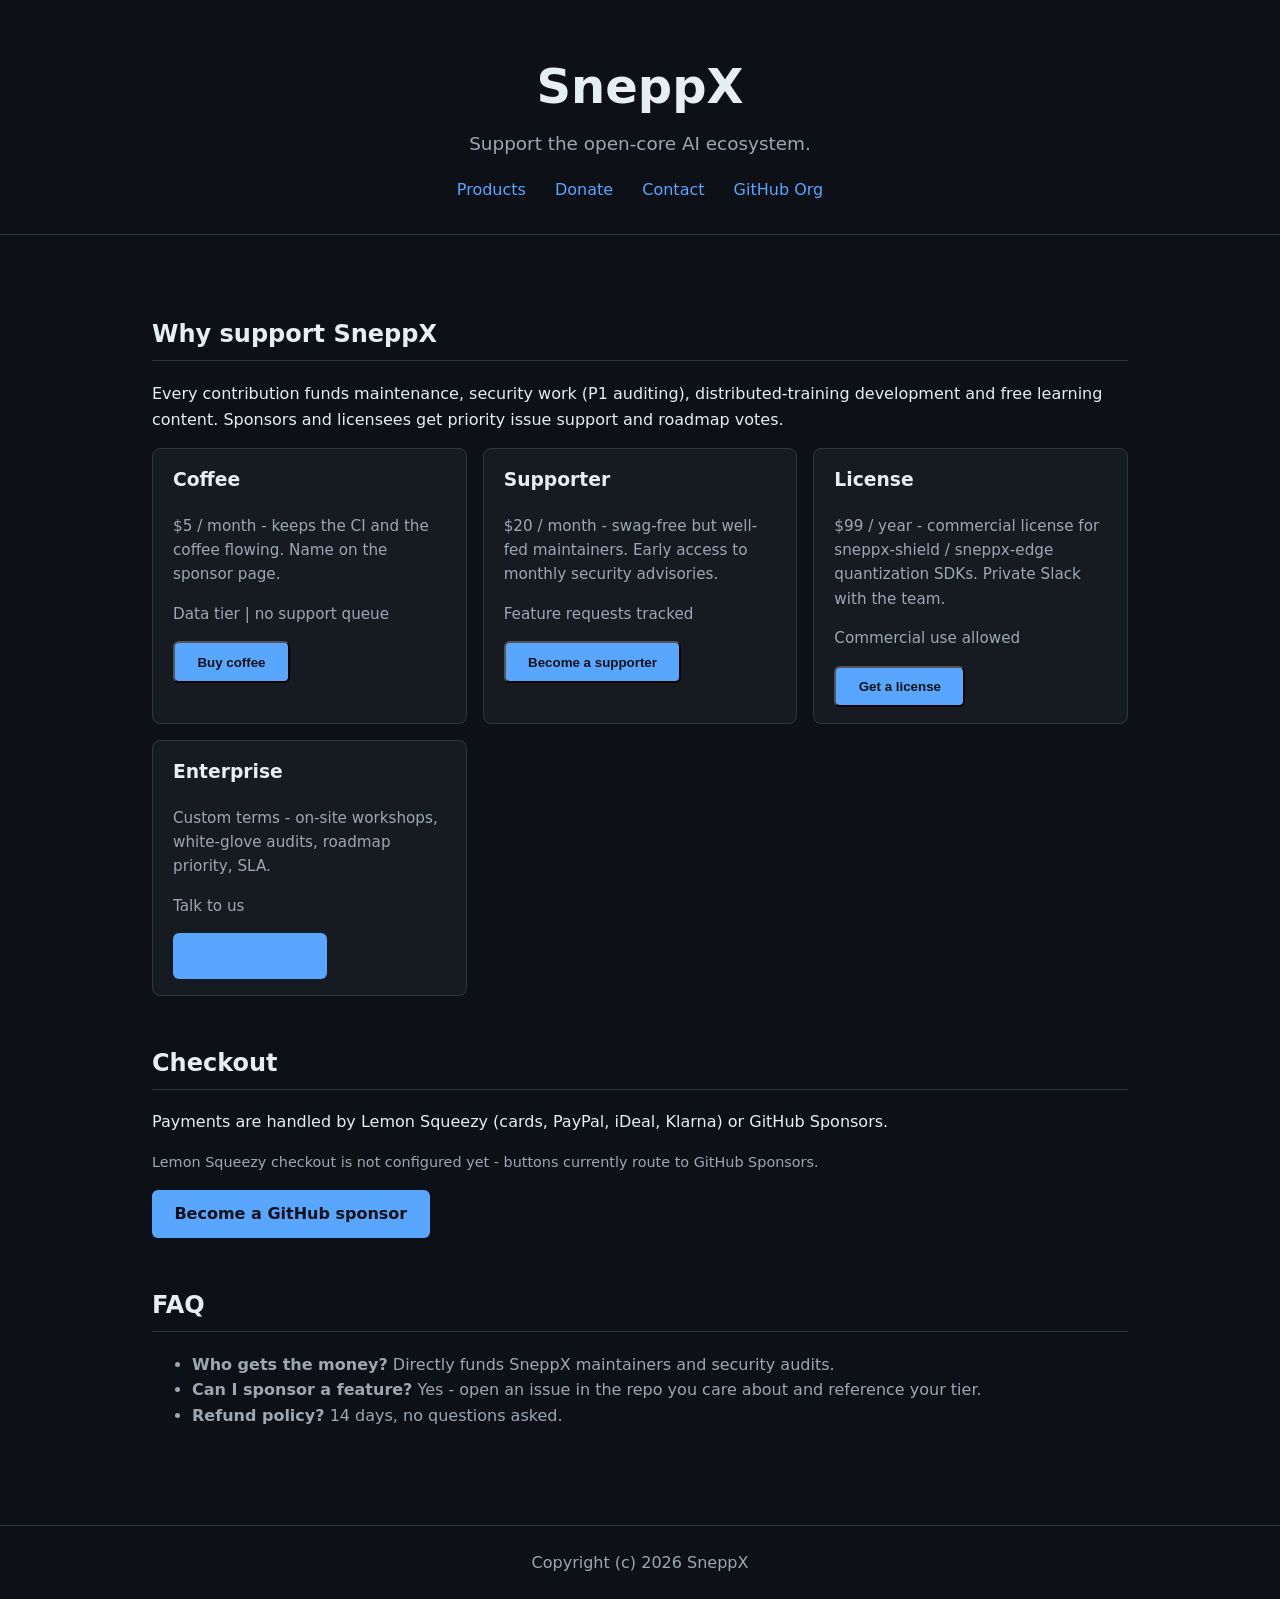
==== donate.html @ d11c9dce "Add donate/checkout page with Lemon Squeezy + Sponsors fallback" ====
<!doctype html>
<html lang="en">
<head>
  <meta charset="utf-8">
  <meta name="viewport" content="width=device-width, initial-scale=1">
  <meta name="description" content="Support SneppX - sponsor tiers and checkout.">
  <title>Support SneppX - Sponsorship &amp; Checkout</title>
  <link rel="stylesheet" href="assets/style.css">
</head>
<body>
  <header>
    <h1 class="logo">SneppX</h1>
    <p class="tagline">Support the open-core AI ecosystem.</p>
    <nav>
      <a href="index.html#products">Products</a>
      <a href="donate.html">Donate</a>
      <a href="index.html#contact">Contact</a>
      <a href="https://github.com/SneppX">GitHub Org</a>
    </nav>
  </header>

  <main>
    <section id="intro">
      <h2>Why support SneppX</h2>
      <p>Every contribution funds maintenance, security work (P1 auditing),
      distributed-training development and free learning content. Sponsors and
      licensees get priority issue support and roadmap votes.</p>
    </section>

    <section id="tiers" class="grid">
      <article class="card">
        <h3>Coffee</h3>
        <p>$5 / month - keeps the CI and the coffee flowing. Name on the
        sponsor page.</p>
        <p class="tiers">Data tier | no support queue</p>
        <button class="cta checkout" data-tier="coffee">Buy coffee</button>
      </article>
      <article class="card">
        <h3>Supporter</h3>
        <p>$20 / month - swag-free but well-fed maintainers. Early access to
        monthly security advisories.</p>
        <p class="tiers">Feature requests tracked</p>
        <button class="cta checkout" data-tier="supporter">Become a supporter</button>
      </article>
      <article class="card">
        <h3>License</h3>
        <p>$99 / year - commercial license for sneppx-shield / sneppx-edge
        quantization SDKs. Private Slack with the team.</p>
        <p class="tiers">Commercial use allowed</p>
        <button class="cta checkout" data-tier="license">Get a license</button>
      </article>
      <article class="card">
        <h3>Enterprise</h3>
        <p>Custom terms - on-site workshops, white-glove audits, roadmap
        priority, SLA.</p>
        <p class="tiers">Talk to us</p>
        <a class="cta" href="https://github.com/SneppX/sneppx-audits/issues/new">Contact sales</a>
      </article>
    </section>

    <section id="pay">
      <h2>Checkout</h2>
      <p>Payments are handled by Lemon Squeezy (cards, PayPal, iDeal, Klarna)
      or GitHub Sponsors.</p>
      <p id="checkout-note" class="tiers"></p>
      <p><a class="cta" id="sponsor-link" href="https://github.com/sponsors/ammar49-cyber">Become a GitHub sponsor</a></p>
    </section>

    <section id="faq">
      <h2>FAQ</h2>
      <ul>
        <li><strong>Who gets the money?</strong> Directly funds SneppX
        maintainers and security audits.</li>
        <li><strong>Can I sponsor a feature?</strong> Yes - open an issue in
        the repo you care about and reference your tier.</li>
        <li><strong>Refund policy?</strong> 14 days, no questions asked.</li>
      </ul>
    </section>
  </main>

  <footer>Copyright (c) 2026 SneppX</footer>

  <!--
    Lemon Squeezy checkout. Set the store slug and buy button identifiers in
    the CONFIG object below; buttons fall back to GitHub Sponsors until set.
    Docs: https://docs.lemonsqueezy.com/help/checkout/buy-button
  -->
  <script>
    const CONFIG = {
      store: "",                              // e.g. "sneppx"
      products: { coffee: "", supporter: "", license: "" } // e.g. a1b2c3d4
    };
    const gh = "https://github.com/sponsors/ammar49-cyber";
    function tierUrl(tier) {
      const id = CONFIG.products[tier];
      if (CONFIG.store && id) {
        return `https://${CONFIG.store}.lemonsqueezy.com/checkout/buy/${id}`;
      }
      return null;
    }
    document.querySelectorAll(".checkout").forEach((btn) => {
      btn.addEventListener("click", () => {
        const u = tierUrl(btn.dataset.tier);
        window.location.href = u || gh;
      });
    });
    const note = tierUrl("coffee")
      ? "Card / PayPal checkout enabled. You will be redirected to Lemon Squeezy."
      : "Lemon Squeezy checkout is not configured yet - buttons currently route to GitHub Sponsors.";
    document.getElementById("checkout-note").textContent = note;
  </script>
</body>
</html>
---- assets/style.css ----
:root {
  --bg: #0d1117;
  --fg: #e6edf3;
  --muted: #9da7b3;
  --accent: #58a6ff;
  --card: #161b22;
  --border: #30363d;
}

* { box-sizing: border-box; }

body {
  font-family: system-ui, -apple-system, "Segoe UI", sans-serif;
  margin: 0;
  background: var(--bg);
  color: var(--fg);
  line-height: 1.6;
}

header {
  padding: 3rem 1.5rem 2rem;
  text-align: center;
  border-bottom: 1px solid var(--border);
}

.logo { font-size: 3rem; margin: 0; }
.tagline { color: var(--muted); font-size: 1.15rem; margin-top: 0.25rem; }

nav { margin-top: 1rem; }
nav a { color: var(--accent); margin: 0 0.75rem; text-decoration: none; }
nav a:hover { text-decoration: underline; }

main { max-width: 64rem; margin: 0 auto; padding: 2rem 1.5rem; }

h2 { border-bottom: 1px solid var(--border); padding-bottom: 0.4rem; margin-top: 3rem; }

.grid {
  display: grid;
  grid-template-columns: repeat(auto-fill, minmax(18rem, 1fr));
  gap: 1rem;
}

.card {
  background: var(--card);
  border: 1px solid var(--border);
  border-radius: 8px;
  padding: 1rem 1.25rem;
}

.card h3 { margin-top: 0; }
.card p { color: var(--muted); font-size: 0.95rem; }
.card a { color: var(--accent); text-decoration: none; font-size: 0.9rem; }
.card a:hover { text-decoration: underline; }

.cta {
  display: inline-block;
  background: var(--accent);
  color: #0d1117;
  font-weight: 600;
  padding: 0.7rem 1.4rem;
  border-radius: 6px;
  text-decoration: none;
}

.tiers { color: var(--muted); font-size: 0.9rem; }
.tiers a { color: var(--accent); }

ul { color: var(--muted); }

footer {
  text-align: center;
  color: var(--muted);
  border-top: 1px solid var(--border);
  padding: 1.5rem;
  margin-top: 3rem;
}
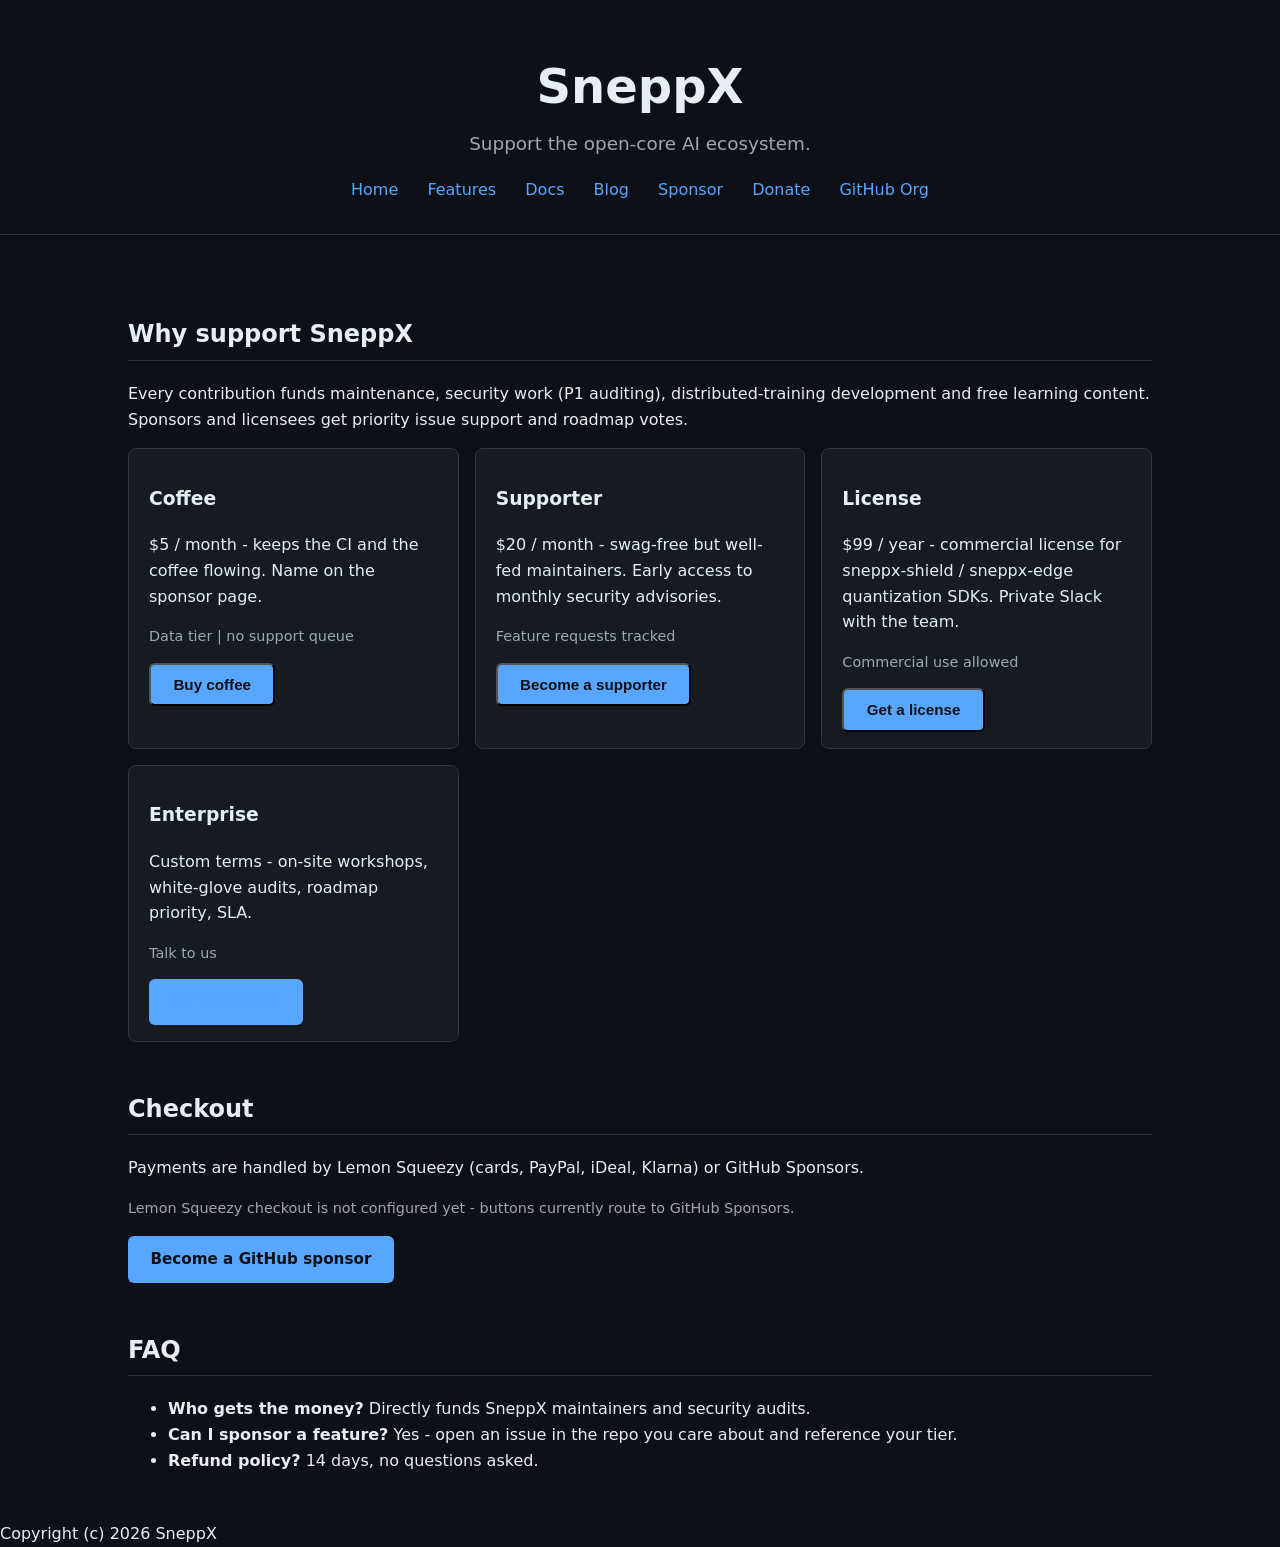
==== commit 8bcec468: "Update donate.html: added all pages live links on nav" ====
--- a/donate.html
+++ b/donate.html
@@ -12,9 +12,12 @@
     <h1 class="logo">SneppX</h1>
     <p class="tagline">Support the open-core AI ecosystem.</p>
     <nav>
-      <a href="index.html#products">Products</a>
+      <a href="index.html">Home</a>
+      <a href="features.html">Features</a>
+      <a href="docs.html">Docs</a>
+      <a href="blog.html">Blog</a>
+      <a href="#sponsors">Sponsor</a>
       <a href="donate.html">Donate</a>
-      <a href="index.html#contact">Contact</a>
       <a href="https://github.com/SneppX">GitHub Org</a>
     </nav>
   </header>
--- a/assets/style.css
+++ b/assets/style.css
@@ -3,11 +3,14 @@
   --fg: #e6edf3;
   --muted: #9da7b3;
   --accent: #58a6ff;
+  --accent-dim: rgba(88, 166, 255, 0.15);
   --card: #161b22;
   --border: #30363d;
+  --success: #39c53f;
+  --warning: #e76f04;
 }
 
-* { box-sizing: border-box; }
+* { box-sizing: border-body; }
 
 body {
   font-family: system-ui, -apple-system, "Segoe UI", sans-serif;
@@ -27,30 +30,28 @@
 .tagline { color: var(--muted); font-size: 1.15rem; margin-top: 0.25rem; }
 
 nav { margin-top: 1rem; }
-nav a { color: var(--accent); margin: 0 0.75rem; text-decoration: none; }
-nav a:hover { text-decoration: underline; }
+nav a { color: var(--accent); margin: 0 0.75rem; text-decoration: none; transition: color 0.2s; }
+nav a:hover { color: var(--fg); }
+
+/* Mobile menu button */
+.menu-btn { display: none; font-size: 1.5rem; color: var(--accent); cursor: pointer; }
 
 main { max-width: 64rem; margin: 0 auto; padding: 2rem 1.5rem; }
 
 h2 { border-bottom: 1px solid var(--border); padding-bottom: 0.4rem; margin-top: 3rem; }
 
-.grid {
-  display: grid;
-  grid-template-columns: repeat(auto-fill, minmax(18rem, 1fr));
-  gap: 1rem;
-}
-
+/* Feature cards hover effect */
 .card {
   background: var(--card);
   border: 1px solid var(--border);
   border-radius: 8px;
   padding: 1rem 1.25rem;
+  transition: transform 0.2s, box-shadow 0.2s;
+  cursor: pointer;
 }
-
-.card h3 { margin-top: 0; }
-.card p { color: var(--muted); font-size: 0.95rem; }
+.card:hover { transform: translateY(-4px); box-shadow: 0 8px 24px rgba(0,0,0,0.4); }
 .card a { color: var(--accent); text-decoration: none; font-size: 0.9rem; }
-.card a:hover { text-decoration: underline; }
+.card a:hover { color: var(--fg); }
 
 .cta {
   display: inline-block;
@@ -60,17 +61,63 @@
   padding: 0.7rem 1.4rem;
   border-radius: 6px;
   text-decoration: none;
+  font-size: 0.95rem;
+  transition: background 0.2s, transform 0.1s;
 }
+.cta:hover { background: #3b82f6; transform: translateY(-1px); }
 
 .tiers { color: var(--muted); font-size: 0.9rem; }
 .tiers a { color: var(--accent); }
 
-ul { color: var(--muted); }
+/* Blog post list */
+.blog-posts { list-style: none; padding: 0; }
+.blog-posts li { margin-bottom: 2rem; padding-bottom: 2rem; border-bottom: 1px solid var(--border); }
+.blog-posts li:last-child { border-bottom: none; }
+.blog-posts li h3 { margin: 0 0 0.5rem; font-size: 1.25rem; }
+.blog-posts li h3 a { color: var(--fg); }
+.blog-posts li time { color: var(--muted); font-size: 0.85rem; }
+.blog-posts li p { color: var(--muted); font-size: 0.95rem; }
 
-footer {
-  text-align: center;
-  color: var(--muted);
-  border-top: 1px solid var(--border);
-  padding: 1.5rem;
-  margin-top: 3rem;
+/* Responsive grid */
+.grid {
+  display: grid;
+  grid-template-columns: repeat(auto-fill, minmax(18rem, 1fr));
+  gap: 1rem;
+}
+
+@media (max-width: 480px) {
+  .grid { grid-template-columns: 1fr; }
+  nav a { display: none; }
+  .menu-btn { display: block; }
+}
+
+/* Search overlay */
+.search-overlay {
+  position: fixed;
+  top: 0; left: 0; right: 0; bottom: 0;
+  background: rgba(0,0,0,0.8);
+  z-index: 100;
+  display: none;
+  justify-content: center;
+  align-items: center;
+}
+.search-overlay.active { display: flex; }
+.search-overlay input {
+  width: 60%;
+  max-width: 500px;
+  padding: 1rem;
+  font-size: 1.2rem;
+  border: none;
+  border-radius: 8px;
+  background: var(--card);
+  color: var(--fg);
+  outline: none;
+}
+
+/* Focus states */
+a:focus, input:focus, button:focus { outline: 2px solid var(--accent); outline-offset: 2px; }
+
+/* Reduced motion */
+@media (prefers-reduced-motion: reduce) {
+  *, *::before, *::after { transition: none !important; animation: none !important; }
 }
